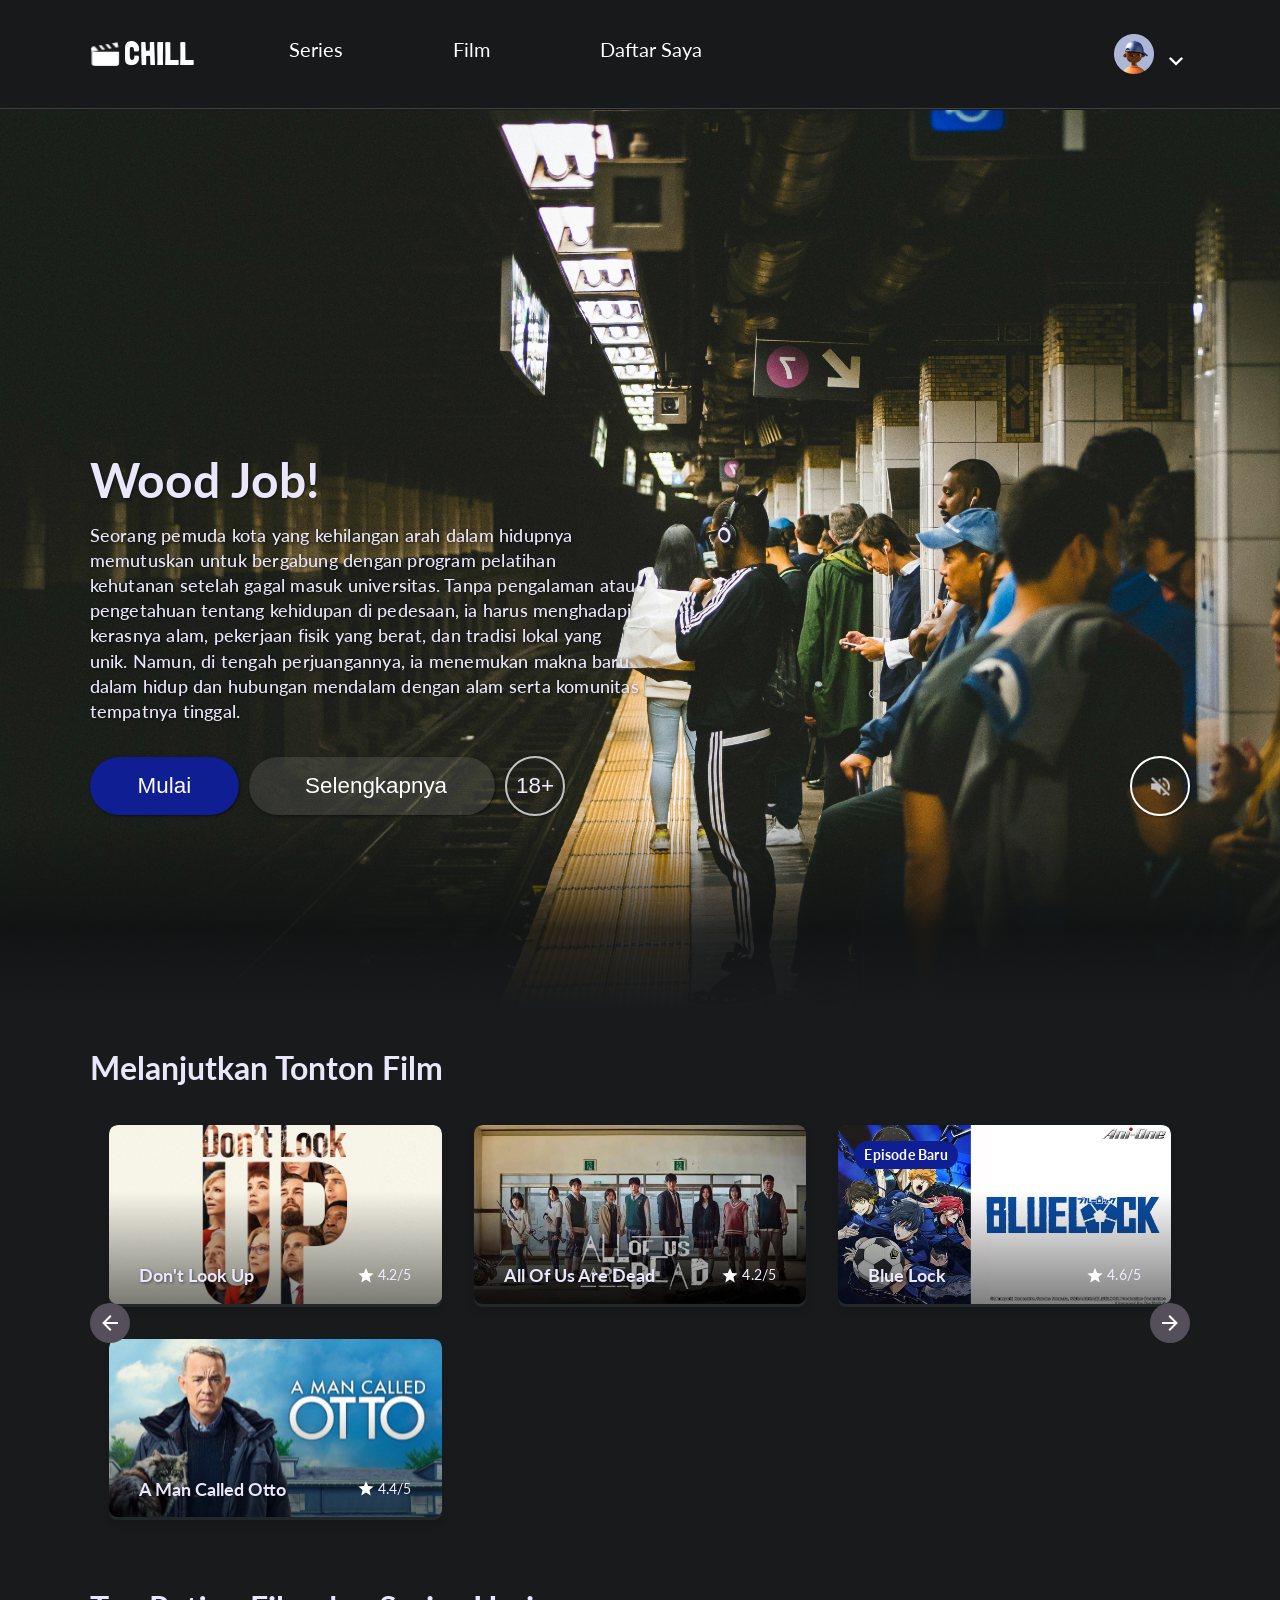
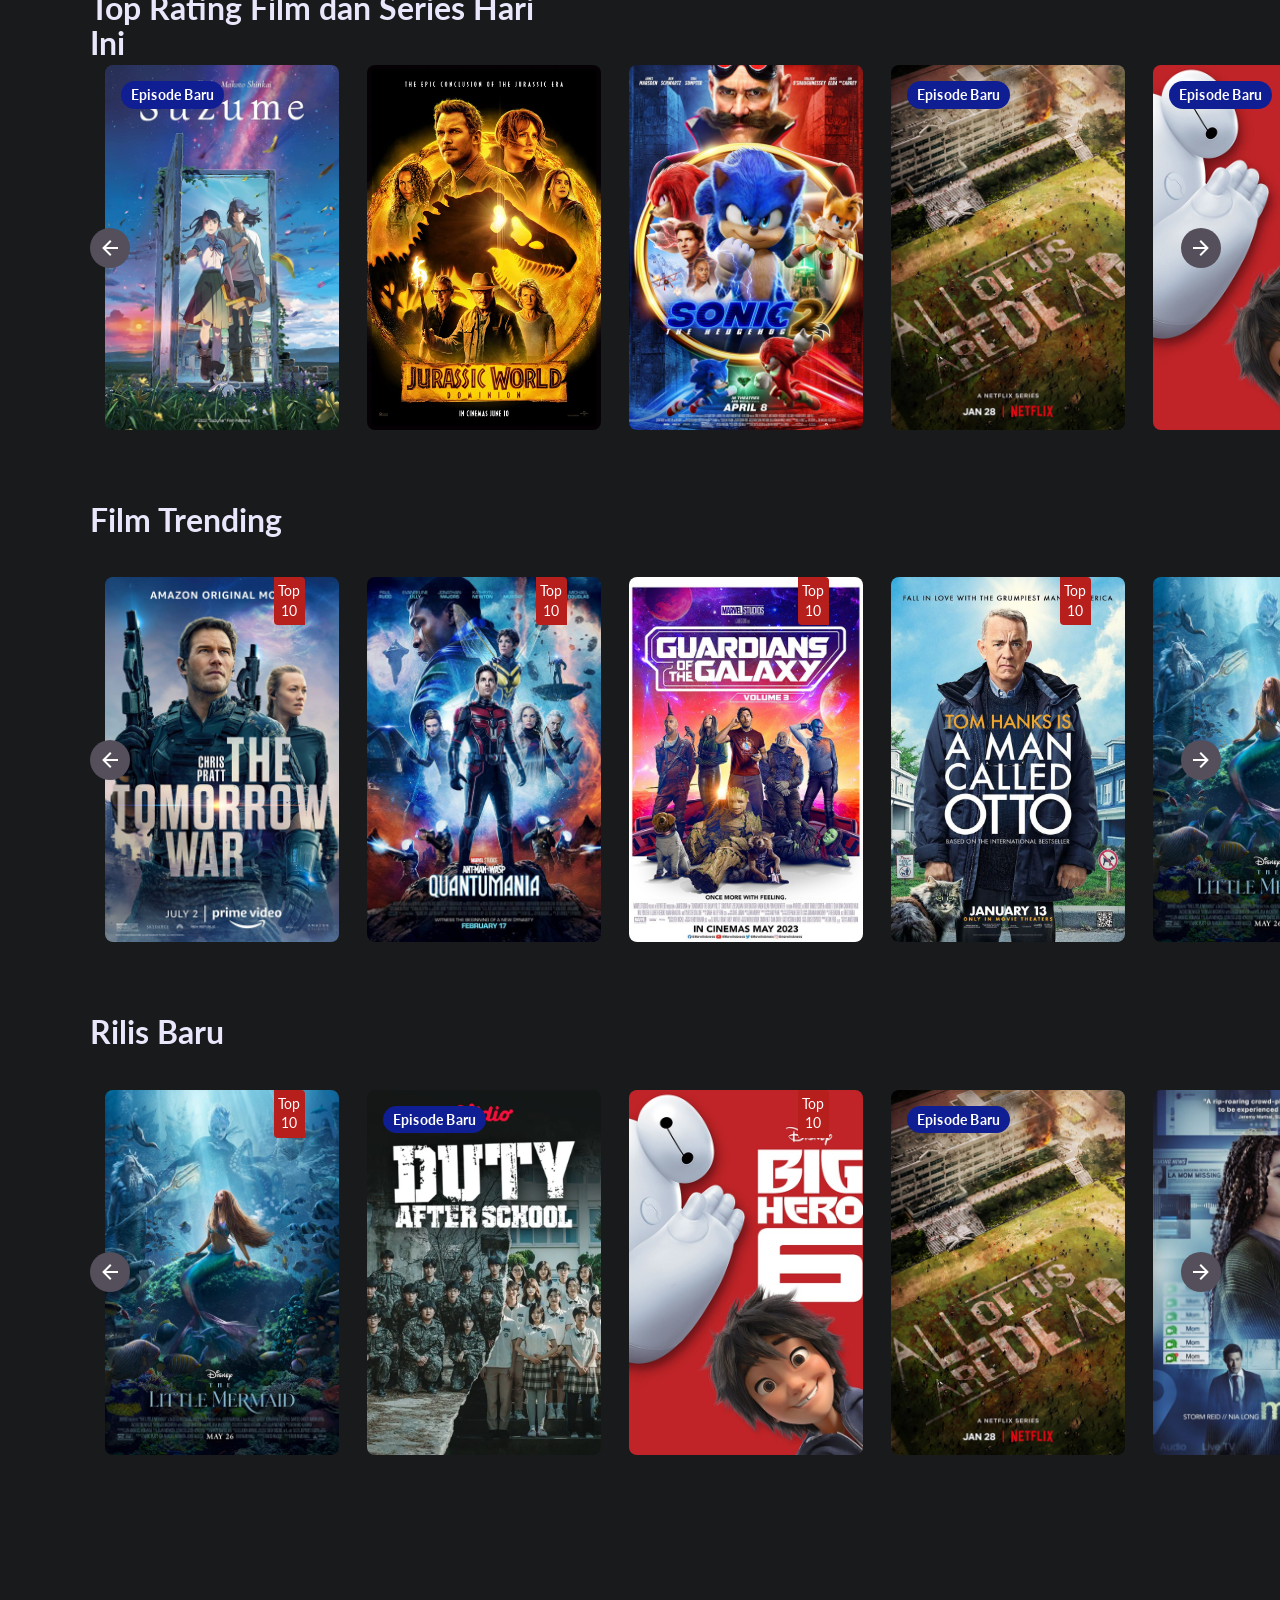
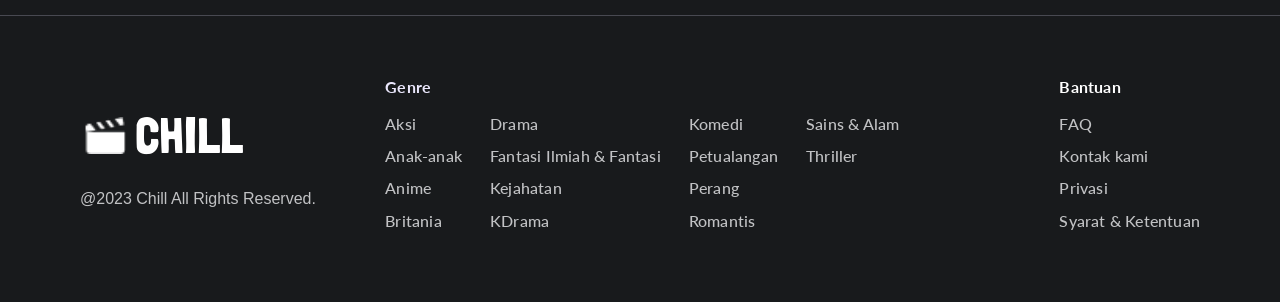
==== index.html @ fc6ee6e0 "Move files from /html to root directory" ====
<!DOCTYPE html>
<html lang="en">
  <head>
    <meta charset="UTF-8" />
    <meta name="viewport" content="width=device-width, initial-scale=1.0" />
    <!-- Fonts -->
    <link rel="preconnect" href="https://fonts.googleapis.com" />
    <link rel="preconnect" href="https://fonts.gstatic.com" crossorigin />
    <link
      href="https://fonts.googleapis.com/css2?family=Lato:wght@300;400;700;900&family=Londrina+Solid:wght@400;900&display=swap"
      rel="stylesheet"
    />

    <!-- My Style -->
    <link rel="stylesheet" href="/css/index-style.css" />
    <link rel="icon" href="/assets/movie-clapper-open.png" type="image/png" />
    <title>Chill</title>
  </head>
  <body>
    <!-- Navbar start -->
    <nav class="navbar">
      <div class="navbar-nav">
        <div class="navbar-logo">
          <div class="logo-wrapper">
            <img src="/assets/movie.png" alt="movie vector" />
          </div>
          <a href="index.html" class="logotext">CHILL</a>
        </div>
        <ul class="navigation">
          <li><a href="#">Series</a></li>
          <li><a href="#">Film</a></li>
          <li><a href="#">Daftar Saya</a></li>
        </ul>
      </div>
      <!-- avatar-icon -->
      <!-- Avatar Dropdown -->
      <div class="navbar-avatar">
        <img
          src="/assets/avatar-profile.png"
          alt="avatar-profile"
          class="avatar-img"
        />
        <div class="arrow-down">
          <img src="/assets/Vector-arrow.png" alt="arrow-vector" />
        </div>
        <!-- Dropdown Menu -->
        <div class="dropdown-menu">
          <ul>
            <li>
              <img src="/assets/profile.svg" alt="profile" />
              <a href="#profil-saya"
                ><span class="profileText">Profil Saya</span></a
              >
            </li>
            <li>
              <img src="/assets/star-profile.svg" alt="Premium" />
              <a href="#ubah-premium">Ubah Premium</a>
            </li>
            <li>
              <img src="/assets/logout.svg" alt="logout" />
              <a href="#keluar">Keluar</a>
            </li>
          </ul>
        </div>
      </div>
    </nav>
    <!-- Navbar end -->

    <!-- Hero Section starts -->
    <section class="hero" id="home">
      <main class="content-wrapper">
        <div class="content-text">
          <h1>Wood Job!</h1>
          <p>
            Seorang pemuda kota yang kehilangan arah dalam hidupnya memutuskan
            untuk bergabung dengan program pelatihan kehutanan setelah gagal
            masuk universitas. Tanpa pengalaman atau pengetahuan tentang
            kehidupan di pedesaan, ia harus menghadapi kerasnya alam, pekerjaan
            fisik yang berat, dan tradisi lokal yang unik. Namun, di tengah
            perjuangannya, ia menemukan makna baru dalam hidup dan hubungan
            mendalam dengan alam serta komunitas tempatnya tinggal.
          </p>
        </div>
        <div class="content-btn">
          <div class="btn-wrapper">
            <button class="btn-start"><span>Mulai</span></button>
            <button class="btn-info">
              <i data-feather="info"></i><span>Selengkapnya</span>
            </button>
            <button class="btn-age"><span>18+</span></button>
          </div>
          <div class="btn-volume">
            <button class="volume-off">
              <img src="/assets/volume-off.png" alt="volume-off" />
            </button>
          </div>
        </div>
      </main>
    </section>
    <!-- Hero Section end -->

    <!-- Continue Watching Section start -->
    <section class="movie-section">
      <h2>Melanjutkan Tonton Film</h2>
      <div class="movie-carousel">
        <div class="arrow-btn">
          <div class="arrow-left">
            <button class="carousel-btn left-btn" aria-label="Scroll left">
              <svg
                width="16"
                height="16"
                viewBox="0 0 16 16"
                fill="none"
                xmlns="http://www.w3.org/2000/svg"
              >
                <path
                  d="M16.0002 7.00008V9.00008H4.00016L9.50016 14.5001L8.08016 15.9201L0.160156 8.00008L8.08016 0.0800781L9.50016 1.50008L4.00016 7.00008H16.0002Z"
                  fill="white"
                />
              </svg>
            </button>
          </div>
        </div>
        <ul class="movie-list">
          <!-- movie 1 -->
          <li class="movie-item">
            <div class="poster-container">
              <img src="/images/movie-up.svg" alt="Poster Don't Look Up" />
            </div>
            <div class="movie-details">
              <p class="movie-title">Don't Look Up</p>
              <div class="movie-rating">
                <div class="star-icon">
                  <svg
                    width="14"
                    height="13"
                    viewBox="0 0 14 13"
                    fill="none"
                    xmlns="http://www.w3.org/2000/svg"
                  >
                    <path
                      d="M6.99967 10.5133L11.1197 12.9999L10.0263 8.31325L13.6663 5.15992L8.87301 4.74659L6.99967 0.333252L5.12634 4.74659L0.333008 5.15992L3.96634 8.31325L2.87967 12.9999L6.99967 10.5133Z"
                      fill="white"
                    />
                  </svg>
                </div>
                <span class="rating-text">4.2/5</span>
              </div>
            </div>
          </li>
          <!-- movie 2 -->
          <li class="movie-item">
            <div class="poster-container">
              <img src="/images/movie-the batman.svg" alt="Poster The Batman" />
            </div>
            <div class="movie-details">
              <p class="movie-title">All Of Us Are Dead</p>
              <div class="movie-rating">
                <div class="star-icon">
                  <svg
                    width="14"
                    height="13"
                    viewBox="0 0 14 13"
                    fill="none"
                    xmlns="http://www.w3.org/2000/svg"
                  >
                    <path
                      d="M6.99967 10.5133L11.1197 12.9999L10.0263 8.31325L13.6663 5.15992L8.87301 4.74659L6.99967 0.333252L5.12634 4.74659L0.333008 5.15992L3.96634 8.31325L2.87967 12.9999L6.99967 10.5133Z"
                      fill="white"
                    />
                  </svg>
                </div>
                <span class="rating-text">4.2/5</span>
              </div>
            </div>
          </li>
          <!-- movie 3 -->
          <li class="movie-item">
            <div class="poster-container">
              <img src="/images/movie-blue-lock.svg" alt="Poster Blue Lock" />
            </div>
            <div class="movie-details">
              <p class="movie-title">Blue Lock</p>
              <div class="movie-rating">
                <div class="star-icon">
                  <svg
                    width="14"
                    height="13"
                    viewBox="0 0 14 13"
                    fill="none"
                    xmlns="http://www.w3.org/2000/svg"
                  >
                    <path
                      d="M6.99967 10.5133L11.1197 12.9999L10.0263 8.31325L13.6663 5.15992L8.87301 4.74659L6.99967 0.333252L5.12634 4.74659L0.333008 5.15992L3.96634 8.31325L2.87967 12.9999L6.99967 10.5133Z"
                      fill="white"
                    />
                  </svg>
                </div>
                <span class="rating-text">4.6/5</span>
              </div>
            </div>
            <button class="episodeBaru">
              <span class="episodeBaru-text">Episode Baru</span>
            </button>
          </li>
          <!-- movie 4 -->
          <li class="movie-item">
            <div class="poster-container">
              <img
                src="/images/movie-amancalledotto.svg"
                alt="Poster A Man Called Otto"
              />
            </div>
            <div class="movie-details">
              <p class="movie-title">A Man Called Otto</p>
              <div class="movie-rating">
                <div class="star-icon">
                  <svg
                    width="14"
                    height="13"
                    viewBox="0 0 14 13"
                    fill="none"
                    xmlns="http://www.w3.org/2000/svg"
                  >
                    <path
                      d="M6.99967 10.5133L11.1197 12.9999L10.0263 8.31325L13.6663 5.15992L8.87301 4.74659L6.99967 0.333252L5.12634 4.74659L0.333008 5.15992L3.96634 8.31325L2.87967 12.9999L6.99967 10.5133Z"
                      fill="white"
                    />
                  </svg>
                </div>
                <span class="rating-text">4.4/5</span>
              </div>
            </div>
          </li>
        </ul>
        <div class="arrow-btn">
          <div class="arrow-right">
            <button class="carousel-btn right-btn" aria-label="Scroll right">
              <svg
                width="16"
                height="16"
                viewBox="0 0 16 16"
                fill="none"
                xmlns="http://www.w3.org/2000/svg"
              >
                <path
                  d="M0 7.00008V9.00008H12L6.5 14.5001L7.92 15.9201L15.84 8.00008L7.92 0.0800781L6.5 1.50008L12 7.00008H0Z"
                  fill="white"
                />
              </svg>
            </button>
          </div>
        </div>
      </div>
    </section>
    <!-- Continue Watching Section end -->

    <!-- Top Rating Section start -->
    <section class="top-rating">
      <h3 class="top-rating-title">Top Rating Film dan Series Hari Ini</h3>
      <div class="topRating-wrapper">
        <!-- button kiri -->
        <div class="arrow-btn">
          <div class="arrow-left">
            <button class="carousel-btn left-btn" aria-label="Scroll left">
              <svg
                width="16"
                height="16"
                viewBox="0 0 16 16"
                fill="none"
                xmlns="http://www.w3.org/2000/svg"
              >
                <path
                  d="M16.0002 7.00008V9.00008H4.00016L9.50016 14.5001L8.08016 15.9201L0.160156 8.00008L8.08016 0.0800781L9.50016 1.50008L4.00016 7.00008H16.0002Z"
                  fill="white"
                />
              </svg>
            </button>
          </div>
        </div>
        <div class="topRating-list">
          <!-- movie 1 -->
          <div class="movie-card">
            <img
              class="movie-card-image"
              src="/images/movie-suzume.svg"
              alt="movie-card"
            />
            <button class="movie-card-button">
              <span class="newEpisode">Episode Baru</span>
            </button>
          </div>
          <!-- movie 2 -->
          <div class="movie-card">
            <img
              class="movie-card-image"
              src="/images/movie-jurassic.svg"
              alt="movie-card"
            />
          </div>
          <!-- movie 3 -->
          <div class="movie-card">
            <img
              class="movie-card-image"
              src="/images/movie-sonic.svg"
              alt="movie-card"
            />
          </div>
          <!-- movie 4 -->
          <div class="movie-card">
            <img
              class="movie-card-image"
              src="/images/movie-allofusdead.svg"
              alt="movie-card"
            />
            <button class="movie-card-button">
              <span class="newEpisode">Episode Baru</span>
            </button>
          </div>
          <!-- movie 5 -->
          <div class="movie-card">
            <img
              class="movie-card-image"
              src="/images/movie-bighero.svg"
              alt="movie-card"
            />
            <button class="movie-card-button">
              <span class="newEpisode">Episode Baru</span>
            </button>
            <button class="topRating-text"><span>Top 10</span></button>
          </div>
        </div>
        <!-- button kanan -->
        <div class="arrow-btn">
          <div class="arrow-right">
            <button class="carousel-btn right-btn" aria-label="Scroll right">
              <svg
                width="16"
                height="16"
                viewBox="0 0 16 16"
                fill="none"
                xmlns="http://www.w3.org/2000/svg"
              >
                <path
                  d="M0 7.00008V9.00008H12L6.5 14.5001L7.92 15.9201L15.84 8.00008L7.92 0.0800781L6.5 1.50008L12 7.00008H0Z"
                  fill="white"
                />
              </svg>
            </button>
          </div>
        </div>
      </div>
    </section>
    <!-- Top Rating Section end -->

    <!-- Trending Film Section start -->
    <section class="trending">
      <h3 class="trending-title">Film Trending</h3>
      <div class="trending-wrapper">
        <!-- button kiri -->
        <div class="arrow-btn">
          <div class="arrow-left">
            <button class="carousel-btn left-btn" aria-label="Scroll left">
              <svg
                width="16"
                height="16"
                viewBox="0 0 16 16"
                fill="none"
                xmlns="http://www.w3.org/2000/svg"
              >
                <path
                  d="M16.0002 7.00008V9.00008H4.00016L9.50016 14.5001L8.08016 15.9201L0.160156 8.00008L8.08016 0.0800781L9.50016 1.50008L4.00016 7.00008H16.0002Z"
                  fill="white"
                />
              </svg>
            </button>
          </div>
        </div>
        <div class="trending-list">
          <!-- movie 1 -->
          <div class="movie-card">
            <img
              class="movie-card-image"
              src="/images/movi-tommorrow.svg"
              alt="movie-card"
            />
            <button class="topRating-text"><span>Top 10</span></button>
          </div>
          <!-- movie 2 -->
          <div class="movie-card">
            <img
              class="movie-card-image"
              src="/images/movie-quantumania.svg"
              alt="movie-card"
            />
            <button class="topRating-text"><span>Top 10</span></button>
          </div>
          <!-- movie 3 -->
          <div class="movie-card">
            <img
              class="movie-card-image"
              src="/images/movie-guardians.svg"
              alt="movie-card"
            />
            <button class="topRating-text"><span>Top 10</span></button>
          </div>
          <!-- movie 4 -->
          <div class="movie-card">
            <img
              class="movie-card-image"
              src="/images/movie-otto.svg"
              alt="movie-card"
            />
            <button class="topRating-text"><span>Top 10</span></button>
          </div>
          <!-- movie 5 -->
          <div class="movie-card">
            <img
              class="movie-card-image"
              src="/images/movie-littlemermaid.svg"
              alt="movie-card"
            />
            <button class="topRating-text"><span>Top 10</span></button>
          </div>
        </div>
        <!-- button kanan -->
        <div class="arrow-btn">
          <div class="arrow-right">
            <button class="carousel-btn right-btn" aria-label="Scroll right">
              <svg
                width="16"
                height="16"
                viewBox="0 0 16 16"
                fill="none"
                xmlns="http://www.w3.org/2000/svg"
              >
                <path
                  d="M0 7.00008V9.00008H12L6.5 14.5001L7.92 15.9201L15.84 8.00008L7.92 0.0800781L6.5 1.50008L12 7.00008H0Z"
                  fill="white"
                />
              </svg>
            </button>
          </div>
        </div>
      </div>
    </section>
    <!-- Trending Film Section end -->

    <!-- New Release Section start -->
    <section class="newRelease">
      <h3 class="newRelease-title">Rilis Baru</h3>
      <div class="newRelease-wrapper">
        <!-- button kiri -->
        <div class="arrow-btn">
          <div class="arrow-left">
            <button class="carousel-btn left-btn" aria-label="Scroll left">
              <svg
                width="16"
                height="16"
                viewBox="0 0 16 16"
                fill="none"
                xmlns="http://www.w3.org/2000/svg"
              >
                <path
                  d="M16.0002 7.00008V9.00008H4.00016L9.50016 14.5001L8.08016 15.9201L0.160156 8.00008L8.08016 0.0800781L9.50016 1.50008L4.00016 7.00008H16.0002Z"
                  fill="white"
                />
              </svg>
            </button>
          </div>
        </div>
        <div class="newRelease-list">
          <!-- movie 1 -->
          <div class="movie-card">
            <img
              class="movie-card-image"
              src="/images/movie-littlemermaid.svg"
              alt="movie-card"
            />
            <button class="topRating-text"><span>Top 10</span></button>
          </div>
          <!-- movie 2 -->
          <div class="movie-card">
            <img
              class="movie-card-image"
              src="/images/movie-dutyafterschool.svg"
              alt="movie-card"
            />
            <button class="movie-card-button">
              <span class="newEpisode">Episode Baru</span>
            </button>
          </div>
          <!-- movie 3 -->
          <div class="movie-card">
            <img
              class="movie-card-image"
              src="/images/movie-bighero.svg"
              alt="movie-card"
            />
            <button class="topRating-text"><span>Top 10</span></button>
          </div>
          <!-- movie 4 -->
          <div class="movie-card">
            <img
              class="movie-card-image"
              src="/images/movie-allofusdead.svg"
              alt="movie-card"
            />
            <button class="movie-card-button">
              <span class="newEpisode">Episode Baru</span>
            </button>
          </div>
          <!-- movie 5 -->
          <div class="movie-card">
            <img
              class="movie-card-image"
              src="/images/movie-missing.svg"
              alt="movie-card"
            />
          </div>
        </div>
        <!-- button kanan -->
        <div class="arrow-btn">
          <div class="arrow-right">
            <button class="carousel-btn right-btn" aria-label="Scroll right">
              <svg
                width="16"
                height="16"
                viewBox="0 0 16 16"
                fill="none"
                xmlns="http://www.w3.org/2000/svg"
              >
                <path
                  d="M0 7.00008V9.00008H12L6.5 14.5001L7.92 15.9201L15.84 8.00008L7.92 0.0800781L6.5 1.50008L12 7.00008H0Z"
                  fill="white"
                />
              </svg>
            </button>
          </div>
        </div>
      </div>
    </section>
    <!-- New Release Section end -->

    <!-- Footer Section start -->
    <footer class="footer">
      <div class="footer-wrapper">
        <div class="footer-logoCopyright">
          <div class="footer-logo">
            <div class="footer-logoWrapper">
              <img src="/assets/movie.png" alt="movie vector" />
            </div>
            <a href="index.html" class="footer-logotext">CHILL</a>
          </div>
          <p class="copyright"><span>@2023 Chill All Rights Reserved.</span></p>
        </div>
        <div class="footer-content">
          <div class="genre">
            <p class="genre-title">Genre</p>
            <!-- genre column 1 -->
            <div class="genre-wrapper">
              <ul class="genre-list">
                <li><a href="#">Aksi</a></li>
                <li><a href="#">Anak-anak</a></li>
                <li><a href="#">Anime</a></li>
                <li><a href="#">Britania</a></li>
              </ul>
              <!-- genre column 2 -->
              <ul class="genre-list">
                <li><a href="#">Drama</a></li>
                <li><a href="#">Fantasi Ilmiah & Fantasi</a></li>
                <li><a href="#">Kejahatan</a></li>
                <li><a href="#">KDrama</a></li>
              </ul>
              <!-- genre column 3 -->
              <ul class="genre-list">
                <li><a href="#">Komedi</a></li>
                <li><a href="#">Petualangan</a></li>
                <li><a href="#">Perang</a></li>
                <li><a href="#">Romantis</a></li>
              </ul>
              <!-- genre column 4 -->
              <ul class="genre-list">
                <li><a href="#">Sains & Alam</a></li>
                <li><a href="#">Thriller </a></li>
              </ul>
            </div>
            <img class="chevron" src="/assets/chevron.svg" alt="chevron" />
          </div>
          <div class="information">
            <p class="information-title">Bantuan</p>
            <!-- genre column 1 -->
            <div class="information-wrapper">
              <ul class="information-list">
                <li><a href="#">FAQ</a></li>
                <li><a href="#">Kontak kami</a></li>
                <li><a href="#">Privasi</a></li>
                <li><a href="#">Syarat & Ketentuan</a></li>
              </ul>
            </div>
            <img class="chevron" src="/assets/chevron.svg" alt="chevron" />
          </div>
        </div>
      </div>
    </footer>
    <!-- Footer Section end -->

    <!-- File JavaScript -->
    <script src="/js/index.js"></script>
  </body>
</html>
---- css/index-style.css ----
:root {
  /* BG COLOR */
  --paper-bg: rgba(34, 40, 42);
  --body-bg: rgba(47, 51, 52);
  --header-bg: rgba(24, 26, 28);
  --extra-bg: rgba(61, 65, 66);
  /* DARK TEXT */
  --dark-primary: rgba(84, 79, 90);
  --dark-second: rgba(121, 118, 126);
  --dark-disable: rgba(180, 178, 183);
  /* LIGHT TEXT */
  --light-primary: rgba(234, 231, 252);
  --light-second: rgba(239, 236, 253);
  --light-disable: rgba(246, 244, 254);
}

* {
  margin: 0;
  padding: 0;
  box-sizing: border-box;
  outline: none;
  border: none;
  text-decoration: none;
}

body {
  font-family: "Lato", sans-serif;
  background-color: var(--header-bg);
  color: var(--light-primary);
  height: 2890px;
}

/* Navbar */
.navbar {
  display: flex;
  justify-content: space-between;
  align-items: center;
  padding: 1.4rem 7%;
  background-color: rgba(24, 26, 28, 0.8);
  border-bottom: 1px solid var(--extra-bg);
  position: fixed;
  top: 0;
  left: 0;
  right: 0;
  z-index: 9999;
}

.navbar-nav {
  display: flex;
  align-items: center;
  justify-content: space-between;
  gap: 80px;
}

.navbar-logo {
  display: flex;
  align-items: center;
  flex-direction: row;
  width: Hug (103.55px) px;
  height: Fixed (44px) px;
  gap: 4px;
  opacity: 0px;
}

.logo-wrapper {
  display: flex;
  align-items: center;
  justify-content: center;
  width: 30px;
  height: 30px;
}

.logo-wrapper img {
  width: 100%;
  height: auto;
}

.navbar-logo a {
  color: rgba(255, 255, 255, 1);
  font-family: Londrina Solid;
  text-align: center;
  font-size: 32px;
  line-height: 30px;
}

.navigation {
  display: flex;
  justify-content: center;
  align-items: center;
  width: Hug (520.55px) px;
  height: Hug (44px) px;
  gap: 80px;
  opacity: 0px;
}

.navigation li {
  list-style-type: none;
  padding: 15px;
}

.navigation li a {
  color: rgba(255, 255, 255, 1);
  font-size: 20px;
  text-decoration: none;
}

.navigation li a:hover {
  color: var(--dark-second);
  transition: all 0.3s ease-in-out;
}

.navigation li a::after {
  content: "";
  display: block;
  padding-bottom: 0.5rem;
  border-bottom: 0.1rem solid var(--dark-second);
  transform: scaleX(0);
  transition: 0.2s linear;
}

.navigation li a:hover:after {
  transform: scaleX(0.5);
}

.navbar-avatar {
  display: flex;
  justify-content: center;
  align-items: center;
  position: relative;
  width: Hug (76px) px;
  height: Hug (40px) px;
  gap: 8px;
  opacity: 1px;
  cursor: pointer;
}

.navbar-avatar img {
  width: 40px;
  height: 40px;
  gap: 0px;
  opacity: 0px;
}

.arrow-down {
  width: 28px;
  height: 28px;
  padding: 10.02px 7px 9.33px 7px;
  gap: 0px;
  opacity: 0px;
}

.arrow-down img {
  width: 14px;
  height: 8.65px;
  top: 10.02px;
  left: 7px;
  gap: 0px;
  opacity: 0px;
}

/* Dropdown Menu */
.dropdown-menu {
  display: none;
  position: absolute;
  top: 50px;
  right: 0;
  background: rgba(24, 26, 28, 1);
  box-shadow: 0px 0px 1px 0px rgba(62, 67, 74, 0.31);
  box-shadow: 0px 18px 28px 0px rgba(62, 67, 74, 0.15);
  border-radius: 4px;
  box-shadow: 0px 4px 6px rgba(0, 0, 0, 0.1);
  padding: 4px 0px 4px 0px;
  z-index: 1000;
  width: 180px;
  height: 128px;
}

/* Dropdown Items */
.dropdown-menu ul {
  list-style: none;
  margin: 0;
  padding: 4px 0px;
}

.dropdown-menu ul li a {
  display: block;
  color: rgba(255, 255, 255, 1);
  font-size: 14px;
  text-decoration: none;
  padding: 10px 15px;
  transition: background-color 0.2s ease;
}

.navbar-avatar.active .dropdown-menu {
  display: block;
}

.dropdown-menu ul li {
  margin: 0;
  display: flex;
  align-items: center;
}

.dropdown-menu ul li img {
  width: 16px;
  height: 16px;
  gap: 0px;
  margin: 8px 0px 8px 24px;
}

.profileText {
  color: rgba(50, 84, 255, 1);
}

/* Hero Section */
.hero {
  min-height: 100vh;
  display: flex;
  align-items: center;
  background-image: url(/images/hero\ cover\ 3.jpg);
  background-repeat: no-repeat;
  background-size: cover;
  background-position: center;
  position: relative;
  margin-top: 110px;
}

.hero::after {
  content: "";
  display: block;
  position: absolute;
  width: 100%;
  height: 30%;
  bottom: 0;
  background: linear-gradient(
    180deg,
    rgba(0, 0, 0, 0) 30%,
    rgba(16, 18, 19, 0.86) 70%,
    #181a1c 100%
  );
}

.content-wrapper {
  padding: 1.4rem 7%;
  top: 0;
  left: 0;
  right: 0;
  margin-top: 150px;
}

.content-text h1 {
  font-size: 48px;
  font-weight: 700;
  line-height: 52.8px;
  text-underline-position: from-font;
  text-decoration-skip-ink: none;
  text-shadow: 1px 1px 3px rgba(1, 1, 3, 0.5);
}

.content-text p {
  font-size: 18px;
  font-weight: 500;
  line-height: 25.2px;
  letter-spacing: 0.2px;
  text-align: left;
  text-underline-position: from-font;
  text-decoration-skip-ink: none;
  margin-top: 1rem;
  text-shadow: 1px 1px 3px rgba(1, 1, 3, 0.5);
  max-width: 50%;
}

.content-btn {
  margin-top: 1rem;
  display: flex;
  justify-content: space-between;
  align-items: center;
  padding: 1 rem 3rem;
  font-size: 1.4rem;
}

.btn-wrapper {
  display: flex;
  align-items: center;
  justify-content: space-between;
  width: Hug (350px) px;
  height: Hug (45px) px;
  gap: 10px;
  opacity: 1px;
}

.btn-start {
  margin-top: 1rem;
  padding: 1rem 3rem;
  font-size: 1.4rem;
  color: #fff;
  background-color: rgba(15, 30, 147, 1);
  border-radius: 48px;
  box-shadow: 1px 1px 3px rgba(1, 1, 3, 0.5);
  cursor: pointer;
}

.btn-info {
  display: flex;
  align-items: center;
  justify-content: center;
  gap: 0.5rem;
  margin-top: 1rem;
  padding: 1rem 3rem;
  font-size: 1.4rem;
  color: #fff;
  background-color: rgba(255, 255, 255, 0.1);
  border-radius: 48px;
  box-shadow: 1px 1px 3px rgba(1, 1, 3, 0.5);
  cursor: pointer;
}

.btn-age {
  display: flex;
  justify-content: center;
  align-items: center;
  margin-top: 1rem;
  font-size: 1.4rem;
  border-radius: 100px;
  border: 2px solid rgba(193, 194, 196, 1);
  box-shadow: 1px 1px 3px rgba(1, 1, 3, 0.5);
  background-color: transparent;
  color: var(--light-second);
  width: 60px;
  height: 60px;
  cursor: pointer;
}

.btn-volume {
  margin-top: 1rem;
  width: 60px;
  height: 60px;
  display: flex;
  justify-content: center;
  align-items: center;
  border-radius: 100px;
  border: 2px solid rgb(255, 255, 255);
  box-shadow: 1px 1px 3px rgba(1, 1, 3, 0.5);
  background-color: transparent;
  gap: 10px;
}

.volume-off {
  width: 30px;
  height: 30px;
  padding: 3px 0px 0px 0px;
  gap: 0px;
  opacity: 0px;
  background-color: transparent;
  cursor: pointer;
}

.volume-off img {
  width: 25px;
  height: 25px;
  top: 3px;
  left: 3px;
  gap: 0px;
  opacity: 0px;
}

/* Continue Watching section */
.movie-section {
  padding-left: 7%;
  padding-right: 7%;
  padding-top: 40px;
  padding-bottom: 30px;
  width: 100%;
}

.movie-carousel {
  display: flex;
  align-items: center;
  justify-content: space-between;
  padding-top: 40px;
  gap: 2rem;
}

.movie-section h2 {
  font-size: 32px;
  font-weight: 700;
  line-height: 35.2px;
  text-underline-position: from-font;
  text-decoration-skip-ink: none;
}

.arrow-btn {
  display: flex;
  align-items: center;
  z-index: 3;
}

.carousel-btn {
  background-color: var(--dark-primary);
  border-radius: 50%;
  width: 40px;
  height: 40px;
  display: flex;
  align-items: center;
  justify-content: center;
  cursor: pointer;
  transition: background-color 0.3s ease;
}

.carousel-btn:hover {
  background-color: var(--dark-second);
}

.movie-list {
  display: grid;
  grid-template-columns: repeat(auto-fit, minmax(250px, 1fr));
  gap: 2rem;
  width: calc(100% + 4rem);
  margin-left: -3.3rem;
  margin-right: -3.3rem;
}

.movie-item {
  position: relative;
  width: 100%;
  background-color: var(--paper-bg);
  border-radius: 8px;
  overflow: hidden;
  text-align: center;
  box-shadow: 0 4px 6px rgba(0, 0, 0, 0.1);
  transition: transform 0.3s ease, box-shadow 0.3s ease;
}

.movie-item:hover {
  transform: translateY(-10px);
  box-shadow: 0 8px 12px rgba(0, 0, 0, 0.2);
}

.poster-container {
  width: auto;
  height: auto;
  overflow: hidden;
  position: relative;
  z-index: 1;
}

.poster-container img {
  width: 100%;
  height: 100%;
  object-fit: cover;
}

.movie-details {
  display: flex;
  flex-direction: row;
  align-items: flex-start;
  justify-content: space-between;
  text-align: justify;
  padding: 20px 30px;
  width: auto;
  position: absolute;
  z-index: 10;
  bottom: 0;
  left: 0;
  right: 0;
  background-color: transparent;
}

.movie-title {
  font-size: 18px;
  font-weight: 700;
  line-height: 21.6px;
  color: var(--light-primary);
  text-align: center;
  text-shadow: 1px 1px 3px rgba(1, 1, 3, 0.5);
}

.movie-rating {
  display: flex;
  align-items: center;
  justify-content: center;
  gap: 4px;
}

.star-icon {
  width: 16px;
  height: 16px;
}

.star-icon svg {
  fill: var(--light-second);
  width: 16px;
  height: 16px;
}

.rating-text {
  font-size: 14px;
  font-weight: 400;
  line-height: 19.6px;
  letter-spacing: 0.2px;
  color: var(--light-second);
}
.episodeBaru {
  position: absolute;
  top: 0;
  left: 0;
  width: Hug (104px) px;
  height: Hug (28px) px;
  padding: 4px 10px;
  margin-top: 16px;
  margin-left: 16px;
  gap: 4px;
  border-radius: 24px;
  background: rgba(15, 30, 147, 1);
  z-index: 10;
}

.episodeBaru-text {
  width: 84px;
  height: 20px;
  gap: 0px;
  opacity: 0px;
  font-family: Lato;
  font-size: 14px;
  font-weight: 700;
  line-height: 19.6px;
  letter-spacing: 0.20000000298023224px;
  text-align: left;
  text-underline-position: from-font;
  text-decoration-skip-ink: none;
  color: rgba(255, 255, 255, 1);
}

/* Top Rating Section */

.top-rating {
  padding-left: 7%;
  padding-right: 7%;
  padding-top: 40px;
  padding-bottom: 32px;
  width: 100%;
}

.top-rating-title {
  font-size: 32px;
  font-weight: 700;
  line-height: 35.2px;
  text-underline-position: from-font;
  text-decoration-skip-ink: none;
}

.topRating-wrapper {
  display: flex;
  align-items: center;
  justify-content: space-between;
  padding-top: 40px;
  gap: 28px;
}

.topRating-list {
  display: flex;
  flex-direction: row;
  align-items: flex-start;
  justify-content: space-between;
  width: 100%;
  height: Hug (365px) px;
  gap: 28px;
  opacity: 0px;
  margin-left: -3.3rem;
  margin-right: -3.3rem;
}

.top-rating-title {
  color: var(--greyscale-50);
  line-height: 35.2px;
  width: 485px;
  height: 35px;
  gap: 0px;
  opacity: 0px;
}

.movie-card {
  position: relative;
  display: flex;
  flex-direction: column;
  align-items: flex-start;
  width: Fixed (234px) px;
  height: Fixed (365px) px;
  gap: 10px;
  opacity: 0px;
  transition: transform 0.3s ease, box-shadow 0.3s ease;
}

.movie-card:hover {
  transform: translateY(-10px);
  box-shadow: 0 8px 12px rgba(0, 0, 0, 0.2);
}

.movie-card-images {
  width: 234px;
  height: 365px;
  gap: 0px;
  border-radius: 8px 0px 0px 0px;
  opacity: 0px;
}

.movie-card-button {
  position: absolute;
  width: Hug (104px) px;
  height: Hug (28px) px;
  padding: 4px 10px;
  margin-top: 16px;
  margin-left: 16px;
  gap: 4px;
  border-radius: 24px;
  background: rgba(15, 30, 147, 1);
  opacity: 0px;
}

.newEpisode {
  width: 84px;
  height: 20px;
  gap: 0px;
  opacity: 0px;
  font-family: Lato;
  font-size: 14px;
  font-weight: 700;
  line-height: 19.6px;
  letter-spacing: 0.20000000298023224px;
  text-align: left;
  text-underline-position: from-font;
  text-decoration-skip-ink: none;
  color: rgba(255, 255, 255, 1);
}

.topRating-text {
  position: absolute;
  width: Hug (31px) px;
  height: Hug (48px) px;
  margin-left: 169px;
  margin-right: 34px;
  padding: 4px;
  gap: 10px;
  border-radius: 0px 4px 0px 4px;
  opacity: 0px;
  background: rgba(183, 31, 29, 1);
}

.topRating-text span {
  display: flex;
  flex-direction: column;
  width: 23px;
  height: 40px;
  gap: 0px;
  opacity: 0px;
  font-family: Lato;
  font-size: 14px;
  font-weight: 400;
  line-height: 19.6px;
  letter-spacing: 0.20000000298023224px;
  text-align: center;
  text-underline-position: from-font;
  text-decoration-skip-ink: none;
  color: rgba(255, 255, 255, 1);
}

/* Trending Film Section */
.trending {
  padding-left: 7%;
  padding-right: 7%;
  padding-top: 40px;
  padding-bottom: 32px;
  width: 100%;
}

.trending-title {
  font-size: 32px;
  font-weight: 700;
  line-height: 35.2px;
  text-underline-position: from-font;
  text-decoration-skip-ink: none;
}

.trending-wrapper {
  display: flex;
  align-items: center;
  justify-content: space-between;
  padding-top: 40px;
  gap: 28px;
}

.trending-list {
  display: flex;
  flex-direction: row;
  align-items: flex-start;
  justify-content: space-between;
  width: 100%;
  height: Hug (365px) px;
  gap: 28px;
  opacity: 0px;
  margin-left: -3.3rem;
  margin-right: -3.3rem;
}

/* New Release Section */

.newRelease {
  padding-left: 7%;
  padding-right: 7%;
  padding-top: 40px;
  padding-bottom: 80px;
  margin-bottom: 80px;
  width: 100%;
}

.newRelease-title {
  font-size: 32px;
  font-weight: 700;
  line-height: 35.2px;
  text-underline-position: from-font;
  text-decoration-skip-ink: none;
}

.newRelease-wrapper {
  display: flex;
  align-items: center;
  justify-content: space-between;
  padding-top: 40px;
  gap: 28px;
}

.newRelease-list {
  display: flex;
  flex-direction: row;
  align-items: flex-start;
  justify-content: space-between;
  width: 100%;
  height: Hug (365px) px;
  gap: 28px;
  opacity: 0px;
  margin-left: -3.3rem;
  margin-right: -3.3rem;
}

/* Footer Section */

.footer {
  width: Fixed (1, 440px) px;
  height: Hug (284px) px;
  top: 20px;
  left: 20px;
  padding: 60px 80px 60px 80px;
  gap: 20px;
  border: 1px 0px 0px 0px;
  opacity: 0px;
  border-top: 1px solid rgba(231, 227, 252, 0.23);
}

.footer-wrapper {
  width: Fill (1, 280px) px;
  height: Hug (164px) px;
  gap: 0px;
  display: flex;
  align-items: center;
  justify-content: space-between;
}

.footer-logoCopyright {
  width: Hug (251px) px;
  height: Hug (91px) px;
  gap: 26px;
  opacity: 0px;
}

.footer-logo {
  display: flex;
  align-items: center;
  flex-direction: row;
  width: Hug (163px) px;
  height: Fixed (44px) px;
  gap: 4px;
  opacity: 0px;
}

.footer-logoWrapper {
  display: flex;
  align-items: center;
  justify-content: center;
  width: 50px;
  height: 44px;
  gap: 0px;
  opacity: 0px;
}

.footer-logoWrapper img {
  width: 42.56px;
  height: 36.34px;
  top: 4px;
  left: 3.27px;
  gap: 0px;
  opacity: 0px;
}

.footer-logotext {
  width: 109px;
  height: 44px;
  gap: 0px;
  opacity: 0px;
  color: rgba(255, 255, 255, 1);
  font-family: Londrina Solid;
  font-size: 50px;
  font-weight: 400;
  line-height: 55px;
  text-align: center;
  text-underline-position: from-font;
  text-decoration-skip-ink: none;
  margin-bottom: 10px;
}

.copyright {
  width: 251px;
  height: 21px;
  gap: 0px;
  opacity: 0px;
  margin-top: 26px;
}

.copyright span {
  font-family: sans-serif;
  font-size: 16px;
  font-weight: 400;
  line-height: 20.4px;
  text-align: left;
  text-underline-position: from-font;
  text-decoration-skip-ink: none;
  color: rgba(193, 194, 196, 1);
}

.footer-content {
  display: flex;
  flex-direction: row;
  align-items: flex-start;
  width: Hug (814px) px;
  height: Hug (164px) px;
  gap: 160px;
  opacity: 0px;
}

.genre {
  display: flex;
  flex-direction: column;
  align-items: flex-start;
  width: Hug (514px) px;
  height: Hug (164px) px;
  gap: 15px;
}

.genre-title {
  width: 45px;
  height: 22px;
  gap: 0px;
  opacity: 0px;
  font-family: Lato;
  font-size: 16px;
  font-weight: 700;
  line-height: 22.4px;
  letter-spacing: 0.20000000298023224px;
  text-align: left;
  text-underline-position: from-font;
  text-decoration-skip-ink: none;
  color: var(--light-primary);
}

.genre-wrapper {
  display: flex;
  flex-direction: row;
  align-items: flex-start;
  width: Hug (514px) px;
  height: Hug (127px) px;
  gap: 28px;
}

.genre-list {
  gap: 15px;
}

.genre-list li {
  list-style-type: none;
  margin-bottom: 10px;
}

.genre-list li a {
  font-family: Lato;
  font-size: 16px;
  font-weight: 500;
  line-height: 22.4px;
  letter-spacing: 0.20000000298023224px;
  text-align: left;
  text-underline-position: from-font;
  text-decoration-skip-ink: none;
  color: rgba(193, 194, 196, 1);
}

.information {
  width: Hug (140px) px;
  height: Hug (164px) px;
  gap: 15px;
}

.information-title {
  width: 61px;
  height: 22px;
  gap: 0px;
  opacity: 0px;
  font-family: Lato;
  font-size: 16px;
  font-weight: 700;
  line-height: 22.4px;
  letter-spacing: 0.20000000298023224px;
  text-align: left;
  text-underline-position: from-font;
  text-decoration-skip-ink: none;
  color: rgba(255, 255, 255, 1);
}

.information-wrapper {
  width: Hug (140px) px;
  height: Hug (127px) px;
  gap: 13px;
  margin-top: 15px;
}

.information-list li {
  list-style-type: none;
  margin-bottom: 10px;
}

.information-list li a {
  font-family: Lato;
  font-size: 16px;
  font-weight: 500;
  line-height: 22.4px;
  letter-spacing: 0.20000000298023224px;
  text-align: left;
  text-underline-position: from-font;
  text-decoration-skip-ink: none;
  color: rgba(193, 194, 196, 1);
}

.chevron {
  display: none;
  visibility: hidden;
  opacity: 0;
}

/* Responsive  */

@media (min-width: 360px) and (max-width: 767px) {
  body {
    height: 1476px;
    overflow-x: hidden;
  }

  /* Navbar */
  .navbar {
    display: flex;
    flex-direction: row;
    justify-content: space-between;
    align-items: center;
    width: Fixed (360px) px;
    height: Hug (56px) px;
    padding: 6px 20px 6px 20px;
    gap: 12px;
    opacity: 0px;
  }
  .navbar-nav {
    display: flex;
    flex-wrap: wrap;
    justify-content: center;
    width: Fill (268px) px;
    height: Hug (44px) px;
    gap: 12px;
  }

  .logotext {
    display: none;
  }

  .navbar-avatar {
    width: Hug (40px) px;
    height: Hug (20px) px;
    gap: 4px;
  }

  .navbar-logo {
    width: Hug (20px) px;
    height: Fixed (44px) px;
    gap: 4px;
  }

  .logo-wrapper {
    width: 20px;
    height: 18px;
    gap: 0px;
  }

  .logo-wrapper img {
    width: 17.02px;
    height: 14.86px;
    top: 1.64px;
    left: 1.31px;
    gap: 0px;
  }

  .navigation {
    gap: 12px;
  }

  .navigation li a {
    font-family: Lato;
    font-size: 13px;
    font-weight: 500;
    line-height: 14px;
    letter-spacing: 0.20000000298023224px;
    text-align: center;
    text-underline-position: from-font;
    text-decoration-skip-ink: none;
  }

  .navbar-avatar {
    width: Hug (40px) px;
    height: Hug (20px) px;
    gap: 4px;
  }

  .navbar-avatar img {
    width: 20px;
    height: 20px;
    gap: 0px;
  }

  .arrow-down {
    width: 16px;
    height: 16px;
    gap: 0px;
  }

  .arrow-down img {
    display: block;
    width: 8px;
    height: 5px;
    object-fit: contain;
  }

  /* Hero section */
  .hero {
    min-height: 50vh;
    margin-top: 55px;
    gap: 20px;
  }

  .content-wrapper {
    display: flex;
    flex-direction: column;
    align-items: flex-start;
    width: Fixed (320px) px;
    height: Hug (118px) px;
    gap: 12px;
    opacity: 0px;
  }

  .content-text h1 {
    width: 190px;
    height: 29px;
    gap: 0px;
    text-align: left;
    display: inline;
    font-family: Lato;
    font-size: 24px;
    font-weight: 700;
    line-height: 28.8px;
    text-underline-position: from-font;
    text-decoration-skip-ink: none;
  }

  .content-text p {
    width: 900px;
    height: 42px;
    gap: 0px;
    text-align: left;
    font-family: Lato;
    font-size: 14px;
    font-weight: 400;
    line-height: 19.6px;
    display: -webkit-box;
    -webkit-line-clamp: 2;
    -webkit-box-orient: vertical;
    overflow: scroll;
    scrollbar-width: none;
    -ms-overflow-style: none;
    text-shadow: rgb(0, 0, 0, 0.5);
  }

  .content-btn {
    margin-top: 12px;
    display: flex;
    flex-direction: row;
    justify-content: space-between;
    align-items: center;
    gap: 50px;
    font-size: 1rem;
  }

  .btn-wrapper {
    flex-direction: row;
    width: 100%;
    gap: 8px;
    margin-top: -30px;
    z-index: 999;
  }

  .btn-start,
  .btn-info {
    padding: 0.8rem 1.5rem;
    font-size: 1rem;
    border-radius: 32px;
    box-shadow: 0.5px 0.5px 2px rgba(1, 1, 3, 0.4);
  }

  .btn-age {
    width: 50px;
    height: 50px;
    font-size: 1rem;
    border-radius: 50px;
  }

  .btn-volume {
    width: 50px;
    height: 50px;
    border-radius: 50px;
    gap: 5px;
    margin-top: -13px;
    cursor: pointer;
    z-index: 999;
  }

  .volume-off {
    width: 20px;
    height: 20px;
    padding: 2px 0;
  }

  .volume-off img {
    width: 18px;
    height: 18px;
  }

  /* Movie sections */
  .movie-section h2,
  .top-rating-title,
  .trending-title,
  .newRelease-title {
    font-family: Lato;
    font-size: 20px;
    font-weight: 700;
    line-height: 24px;
    text-align: leeft;
    text-underline-position: from-font;
    text-decoration-skip-ink: none;
  }

  .movie-list {
    display: flex;
    flex-wrap: nowrap;
    gap: 12px;
    padding-left: 60px;
  }

  .movie-item {
    flex: 0 0 auto;
    width: 80%;
    height: Hug (151px) px;
    gap: 24px;
  }

  .poster-container {
    width: 100%;
    height: auto;
    object-fit: cover;
  }

  .arrow-btn {
    display: none;
  }

  .topRating-list,
  .trending-list,
  .newRelease-list {
    padding-left: 60px;
    display: flex;
    gap: 12px;
  }

  .movie-card {
    flex: 0 0 auto;
    width: 35%;
    height: Hug (145px) px;
    gap: 4px;
  }

  .movie-card-image {
    width: 100%;
    height: auto;
    object-fit: cover;
  }

  /* Footer */
  .footer {
    width: Fixed (360px) px;
    height: Hug (193.75px) px;
    top: 1282px;
    padding: 20px;
    gap: 40px;
    border: 1px 0px 0px 0px;
  }

  .footer-wrapper {
    display: flex;
    flex-direction: column;
  }

  .footer-logoCopyright {
    width: Fill (320px) px;
    height: Hug (57.75px) px;
    gap: 40px;
  }

  .footer-logo {
    width: Fill (320px) px;
    height: Hug (57.75px) px;
    gap: 3px;
  }

  .footer-logoWrapper {
    padding: 0;
    width: 28px;
    height: 25px;
    gap: 0px;
  }

  .footer-logoWrapper img {
    width: 28px;
    height: 25px;
    gap: 0px;
  }

  .footer-logotext {
    padding: 5px 0px;
    width: 53px;
    height: 26px;
    gap: 0px;
    font-family: Londrina Solid;
    font-size: 24px;
    font-weight: 400;
    line-height: 26.4px;
    text-align: center;
    text-underline-position: from-font;
    text-decoration-skip-ink: none;
  }

  .copyright {
    width: 320px;
    height: 17px;
    gap: 0px;
    font-family: Lato;
    font-size: 12px;
    font-weight: 400;
    line-height: 16.8px;
    letter-spacing: 0.20000000298023224px;
    text-align: left;
    text-underline-position: from-font;
    text-decoration-skip-ink: none;
  }

  .footer-content {
    width: Hug (320px) px;
    height: Hug (56px) px;
    gap: 8px;
    margin-top: 40px;
    flex-direction: column;
  }

  .genre,
  .information {
    display: flex;
    flex-direction: row;
    justify-content: space-between;
    align-items: center;
    width: 320px;
    height: auto;
  }

  .genre-wrapper,
  .information-wrapper {
    display: none;
  }

  .chevron {
    display: inline-block;
    visibility: visible;
    opacity: 1;
    cursor: pointer;
    width: 16px;
    height: 16px;
  }
}
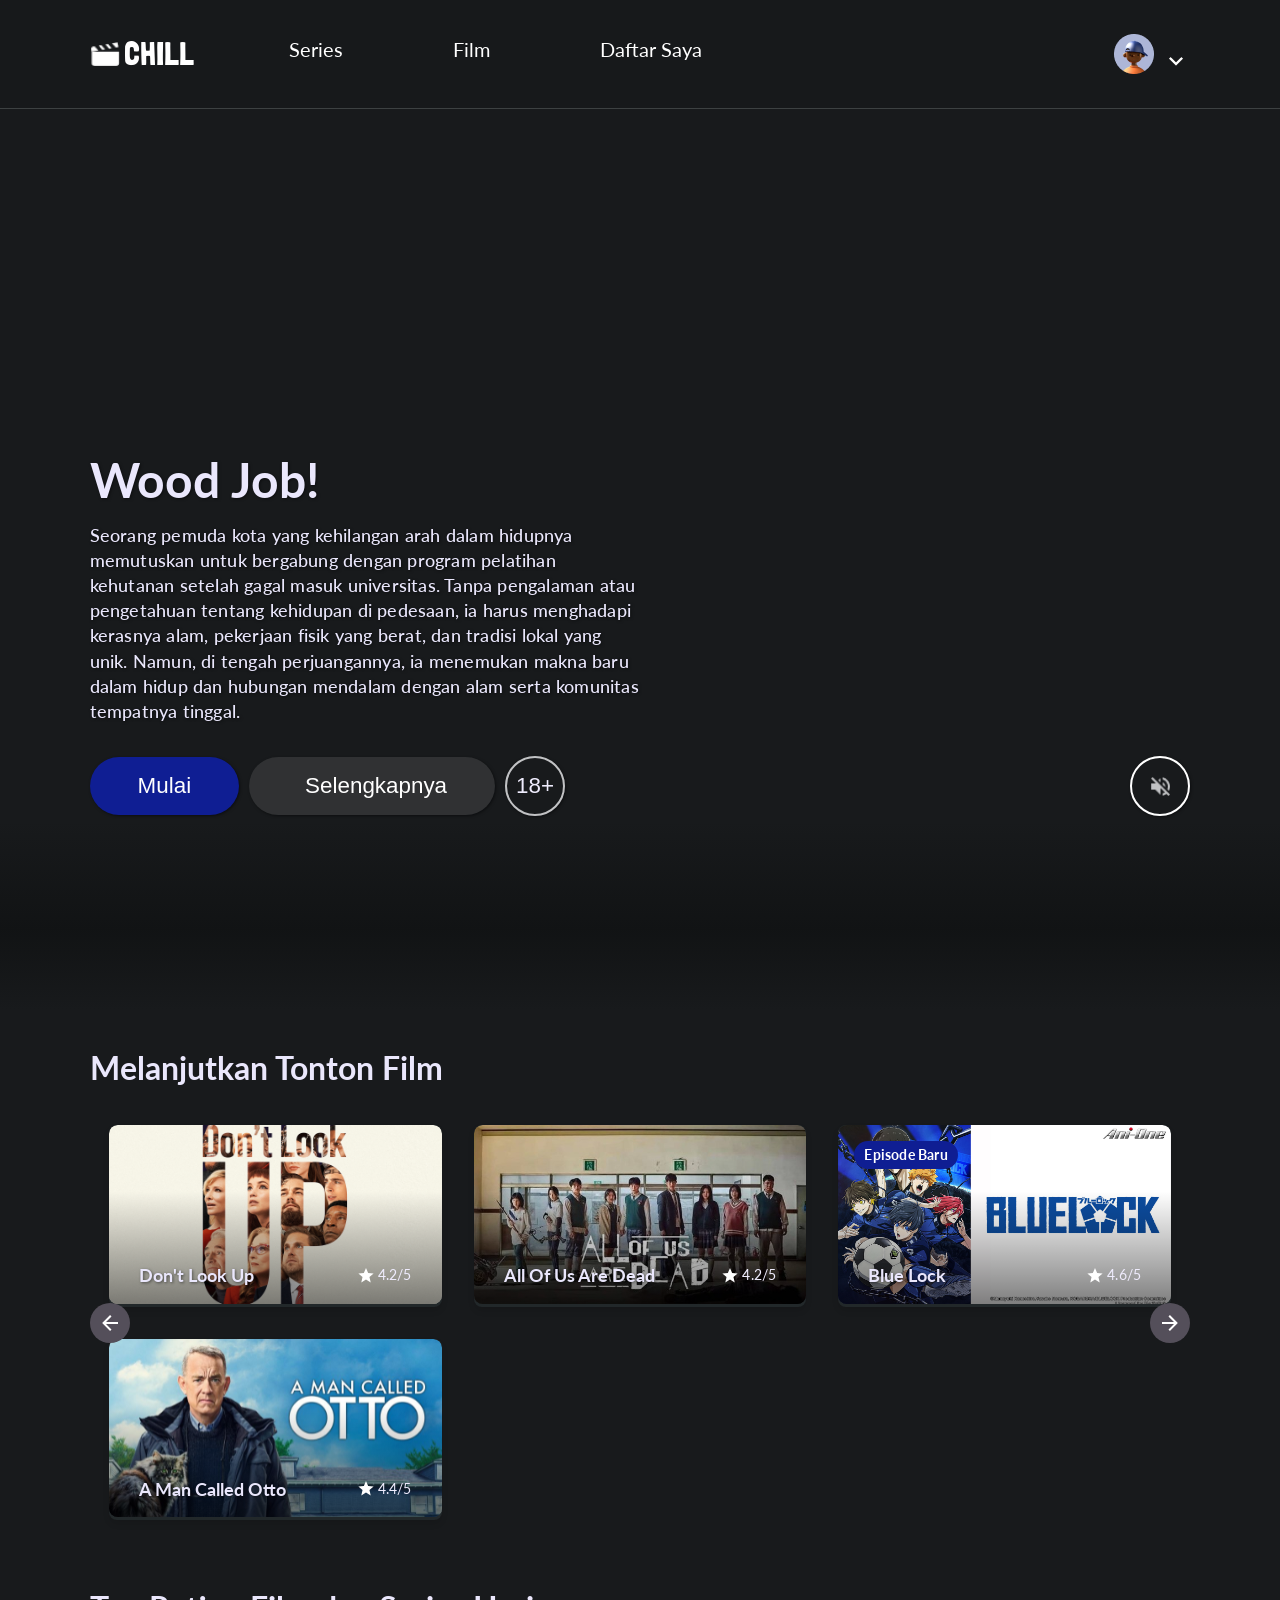
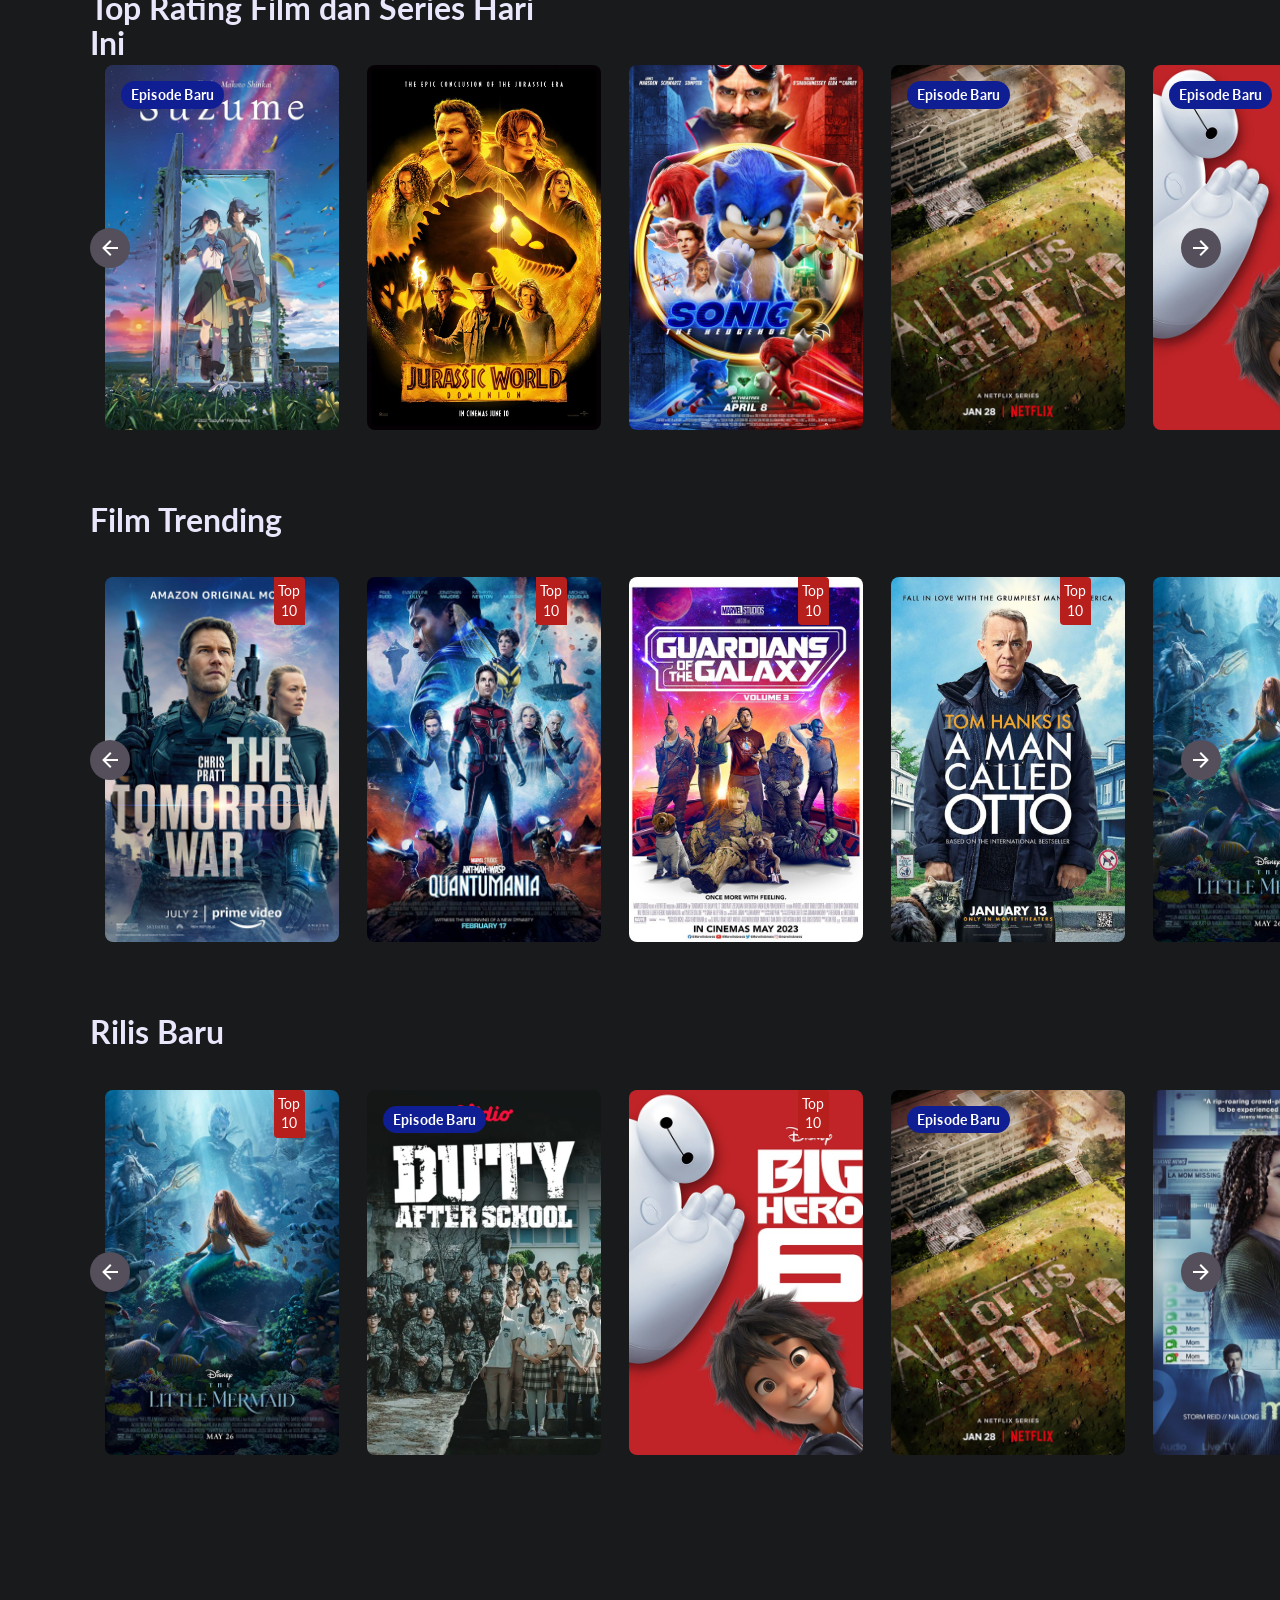
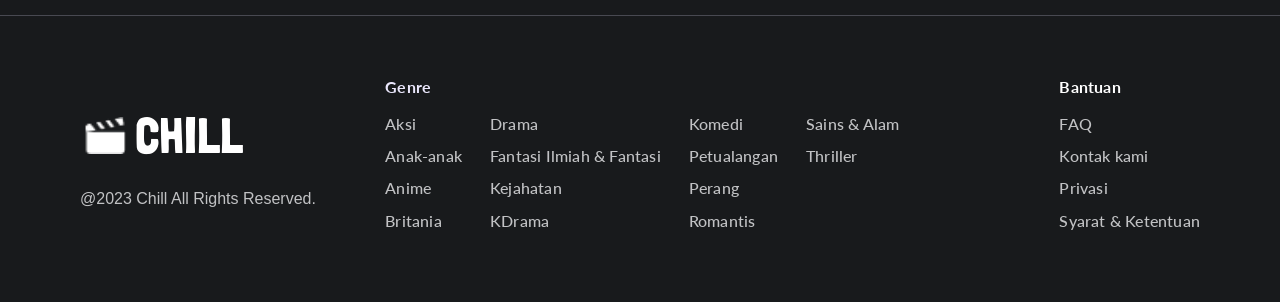
==== commit 4eba7480: "fix: current directory in file index.html and index-style.css 2" ====
--- a/index.html
+++ b/index.html
@@ -12,8 +12,8 @@
     />
 
     <!-- My Style -->
-    <link rel="stylesheet" href="/css/index-style.css" />
-    <link rel="icon" href="/assets/movie-clapper-open.png" type="image/png" />
+    <link rel="stylesheet" href="./css/index-style.css" />
+    <link rel="icon" href="./assets/movie-clapper-open.png" type="image/png" />
     <title>Chill</title>
   </head>
   <body>
@@ -22,7 +22,7 @@
       <div class="navbar-nav">
         <div class="navbar-logo">
           <div class="logo-wrapper">
-            <img src="/assets/movie.png" alt="movie vector" />
+            <img src="./assets/movie.png" alt="movie vector" />
           </div>
           <a href="index.html" class="logotext">CHILL</a>
         </div>
@@ -36,28 +36,28 @@
       <!-- Avatar Dropdown -->
       <div class="navbar-avatar">
         <img
-          src="/assets/avatar-profile.png"
+          src="./assets/avatar-profile.png"
           alt="avatar-profile"
           class="avatar-img"
         />
         <div class="arrow-down">
-          <img src="/assets/Vector-arrow.png" alt="arrow-vector" />
+          <img src="./assets/Vector-arrow.png" alt="arrow-vector" />
         </div>
         <!-- Dropdown Menu -->
         <div class="dropdown-menu">
           <ul>
             <li>
-              <img src="/assets/profile.svg" alt="profile" />
+              <img src="./assets/profile.svg" alt="profile" />
               <a href="#profil-saya"
                 ><span class="profileText">Profil Saya</span></a
               >
             </li>
             <li>
-              <img src="/assets/star-profile.svg" alt="Premium" />
+              <img src="./assets/star-profile.svg" alt="Premium" />
               <a href="#ubah-premium">Ubah Premium</a>
             </li>
             <li>
-              <img src="/assets/logout.svg" alt="logout" />
+              <img src="./assets/logout.svg" alt="logout" />
               <a href="#keluar">Keluar</a>
             </li>
           </ul>
@@ -91,7 +91,7 @@
           </div>
           <div class="btn-volume">
             <button class="volume-off">
-              <img src="/assets/volume-off.png" alt="volume-off" />
+              <img src="./assets/volume-off.png" alt="volume-off" />
             </button>
           </div>
         </div>
@@ -125,7 +125,7 @@
           <!-- movie 1 -->
           <li class="movie-item">
             <div class="poster-container">
-              <img src="/images/movie-up.svg" alt="Poster Don't Look Up" />
+              <img src="./images/movie-up.svg" alt="Poster Don't Look Up" />
             </div>
             <div class="movie-details">
               <p class="movie-title">Don't Look Up</p>
@@ -151,7 +151,10 @@
           <!-- movie 2 -->
           <li class="movie-item">
             <div class="poster-container">
-              <img src="/images/movie-the batman.svg" alt="Poster The Batman" />
+              <img
+                src="./images/movie-the batman.svg"
+                alt="Poster The Batman"
+              />
             </div>
             <div class="movie-details">
               <p class="movie-title">All Of Us Are Dead</p>
@@ -177,7 +180,7 @@
           <!-- movie 3 -->
           <li class="movie-item">
             <div class="poster-container">
-              <img src="/images/movie-blue-lock.svg" alt="Poster Blue Lock" />
+              <img src="./images/movie-blue-lock.svg" alt="Poster Blue Lock" />
             </div>
             <div class="movie-details">
               <p class="movie-title">Blue Lock</p>
@@ -207,7 +210,7 @@
           <li class="movie-item">
             <div class="poster-container">
               <img
-                src="/images/movie-amancalledotto.svg"
+                src="./images/movie-amancalledotto.svg"
                 alt="Poster A Man Called Otto"
               />
             </div>
@@ -283,7 +286,7 @@
           <div class="movie-card">
             <img
               class="movie-card-image"
-              src="/images/movie-suzume.svg"
+              src="./images/movie-suzume.svg"
               alt="movie-card"
             />
             <button class="movie-card-button">
@@ -294,7 +297,7 @@
           <div class="movie-card">
             <img
               class="movie-card-image"
-              src="/images/movie-jurassic.svg"
+              src="./images/movie-jurassic.svg"
               alt="movie-card"
             />
           </div>
@@ -302,7 +305,7 @@
           <div class="movie-card">
             <img
               class="movie-card-image"
-              src="/images/movie-sonic.svg"
+              src="./images/movie-sonic.svg"
               alt="movie-card"
             />
           </div>
@@ -310,7 +313,7 @@
           <div class="movie-card">
             <img
               class="movie-card-image"
-              src="/images/movie-allofusdead.svg"
+              src="./images/movie-allofusdead.svg"
               alt="movie-card"
             />
             <button class="movie-card-button">
@@ -321,7 +324,7 @@
           <div class="movie-card">
             <img
               class="movie-card-image"
-              src="/images/movie-bighero.svg"
+              src="./images/movie-bighero.svg"
               alt="movie-card"
             />
             <button class="movie-card-button">
@@ -381,7 +384,7 @@
           <div class="movie-card">
             <img
               class="movie-card-image"
-              src="/images/movi-tommorrow.svg"
+              src="./images/movi-tommorrow.svg"
               alt="movie-card"
             />
             <button class="topRating-text"><span>Top 10</span></button>
@@ -390,7 +393,7 @@
           <div class="movie-card">
             <img
               class="movie-card-image"
-              src="/images/movie-quantumania.svg"
+              src="./images/movie-quantumania.svg"
               alt="movie-card"
             />
             <button class="topRating-text"><span>Top 10</span></button>
@@ -399,7 +402,7 @@
           <div class="movie-card">
             <img
               class="movie-card-image"
-              src="/images/movie-guardians.svg"
+              src="./images/movie-guardians.svg"
               alt="movie-card"
             />
             <button class="topRating-text"><span>Top 10</span></button>
@@ -408,7 +411,7 @@
           <div class="movie-card">
             <img
               class="movie-card-image"
-              src="/images/movie-otto.svg"
+              src="./images/movie-otto.svg"
               alt="movie-card"
             />
             <button class="topRating-text"><span>Top 10</span></button>
@@ -417,7 +420,7 @@
           <div class="movie-card">
             <img
               class="movie-card-image"
-              src="/images/movie-littlemermaid.svg"
+              src="./images/movie-littlemermaid.svg"
               alt="movie-card"
             />
             <button class="topRating-text"><span>Top 10</span></button>
@@ -474,7 +477,7 @@
           <div class="movie-card">
             <img
               class="movie-card-image"
-              src="/images/movie-littlemermaid.svg"
+              src="./images/movie-littlemermaid.svg"
               alt="movie-card"
             />
             <button class="topRating-text"><span>Top 10</span></button>
@@ -483,7 +486,7 @@
           <div class="movie-card">
             <img
               class="movie-card-image"
-              src="/images/movie-dutyafterschool.svg"
+              src="./images/movie-dutyafterschool.svg"
               alt="movie-card"
             />
             <button class="movie-card-button">
@@ -494,7 +497,7 @@
           <div class="movie-card">
             <img
               class="movie-card-image"
-              src="/images/movie-bighero.svg"
+              src="./images/movie-bighero.svg"
               alt="movie-card"
             />
             <button class="topRating-text"><span>Top 10</span></button>
@@ -503,7 +506,7 @@
           <div class="movie-card">
             <img
               class="movie-card-image"
-              src="/images/movie-allofusdead.svg"
+              src="./images/movie-allofusdead.svg"
               alt="movie-card"
             />
             <button class="movie-card-button">
@@ -514,7 +517,7 @@
           <div class="movie-card">
             <img
               class="movie-card-image"
-              src="/images/movie-missing.svg"
+              src="./images/movie-missing.svg"
               alt="movie-card"
             />
           </div>
@@ -548,7 +551,7 @@
         <div class="footer-logoCopyright">
           <div class="footer-logo">
             <div class="footer-logoWrapper">
-              <img src="/assets/movie.png" alt="movie vector" />
+              <img src="./assets/movie.png" alt="movie vector" />
             </div>
             <a href="index.html" class="footer-logotext">CHILL</a>
           </div>
@@ -585,7 +588,7 @@
                 <li><a href="#">Thriller </a></li>
               </ul>
             </div>
-            <img class="chevron" src="/assets/chevron.svg" alt="chevron" />
+            <img class="chevron" src="./assets/chevron.svg" alt="chevron" />
           </div>
           <div class="information">
             <p class="information-title">Bantuan</p>
@@ -598,7 +601,7 @@
                 <li><a href="#">Syarat & Ketentuan</a></li>
               </ul>
             </div>
-            <img class="chevron" src="/assets/chevron.svg" alt="chevron" />
+            <img class="chevron" src="./assets/chevron.svg" alt="chevron" />
           </div>
         </div>
       </div>
@@ -606,6 +609,6 @@
     <!-- Footer Section end -->
 
     <!-- File JavaScript -->
-    <script src="/js/index.js"></script>
+    <script src="./js/index.js"></script>
   </body>
 </html>
--- a/css/index-style.css
+++ b/css/index-style.css
@@ -217,7 +217,7 @@
   min-height: 100vh;
   display: flex;
   align-items: center;
-  background-image: url(/images/hero\ cover\ 3.jpg);
+  background-image: url(./images/hero\ cover\ 3.jpg);
   background-repeat: no-repeat;
   background-size: cover;
   background-position: center;
